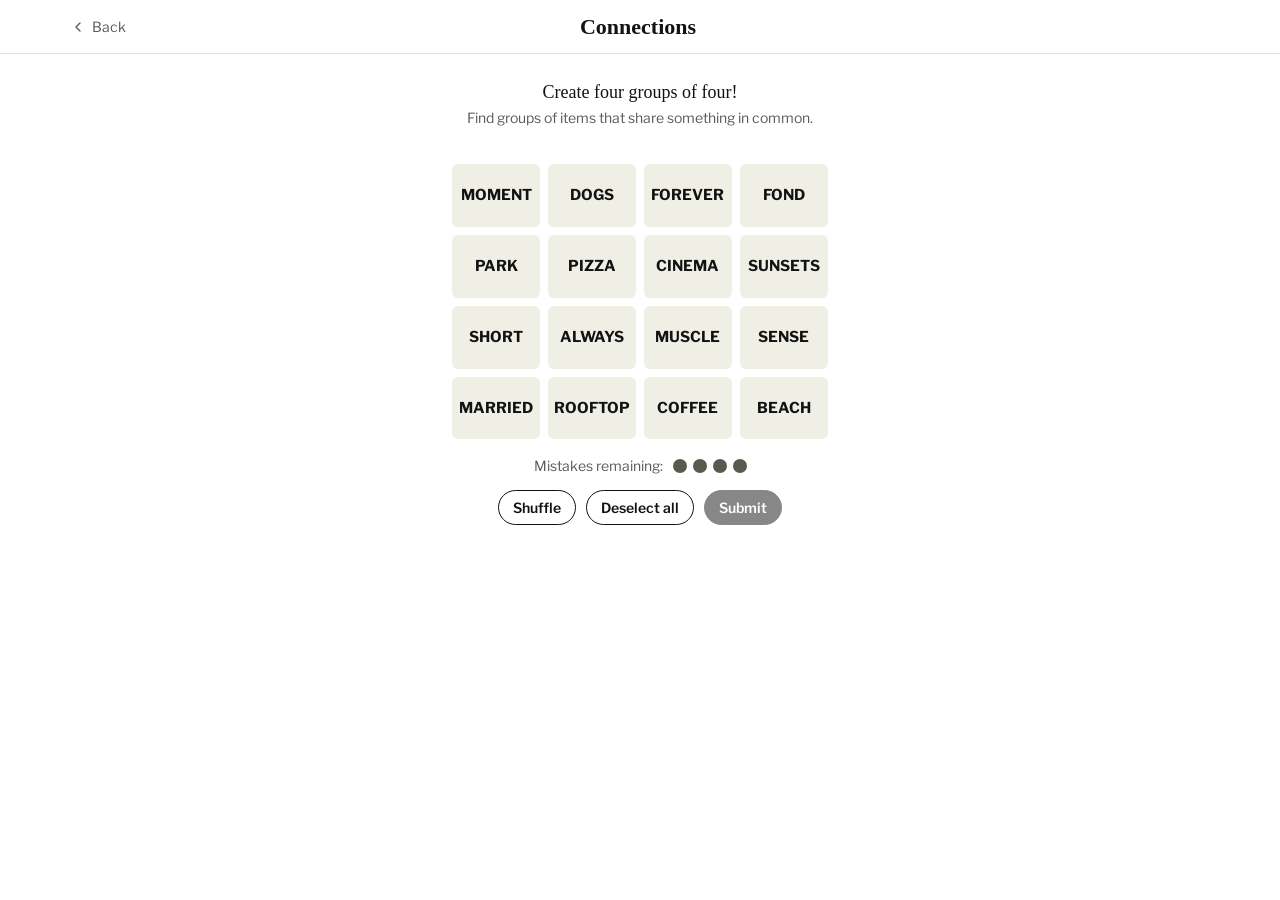
==== games/connections.html @ 3eb3b13a "Initial Maraki Games template Static-site puzzle template inspired by daily puzzle layouts: landing " ====
<!DOCTYPE html>
<html lang="en">
<head>
  <meta charset="UTF-8" />
  <meta name="viewport" content="width=device-width, initial-scale=1.0" />
  <title>Connections · Maraki Games</title>
  <link href="https://fonts.googleapis.com/css2?family=Libre+Franklin:wght@400;500;600;700&family=Karnak+Pro:wght@400;500;700&display=swap" rel="stylesheet" />
  <link rel="stylesheet" href="../css/main.css" />
</head>
<body class="game-page">
  <header class="game-header">
    <div class="game-header-inner">
      <a href="../index.html" class="back-link">
        <svg width="16" height="16" viewBox="0 0 24 24" fill="none"><path d="M15 18l-6-6 6-6" stroke="currentColor" stroke-width="2" stroke-linecap="round" stroke-linejoin="round"/></svg>
        Back
      </a>
      <h1 class="game-title">Connections</h1>
      <div style="width:80px"></div>
    </div>
  </header>

  <main class="conn-page">
    <p class="conn-intro">Create four groups of four!</p>
    <p class="conn-sub">Find groups of items that share something in common.</p>

    <div class="conn-solved" id="connSolved"></div>
    <div class="conn-board" id="connBoard"></div>

    <div class="conn-mistakes">
      Mistakes remaining:
      <span class="conn-dots" id="connDots"></span>
    </div>

    <div class="conn-actions">
      <button class="btn" id="btnShuffle">Shuffle</button>
      <button class="btn" id="btnDeselect">Deselect all</button>
      <button class="btn btn-primary" id="btnSubmit">Submit</button>
    </div>
  </main>

  <div class="modal-backdrop" id="winModal">
    <div class="modal">
      <button class="modal-close">&times;</button>
      <h2>Nice work!</h2>
      <p class="modal-body">You found them all.</p>
      <a class="btn btn-primary" href="../index.html">Back to games</a>
    </div>
  </div>

  <script src="../data/connections.js"></script>
  <script src="../js/connections.js"></script>
</body>
</html>
---- css/main.css ----
/* === Maraki Games · base styles === */

:root {
  --bg: #ffffff;
  --ink: #121212;
  --ink-soft: #5a5a5a;
  --ink-faint: #8a8a8a;
  --rule: #e2e2e2;
  --rule-strong: #121212;
  --accent: #6493c5;
  --crossword-blue: #6493c5;
  --mini-blue: #b6d4eb;
  --wordle-green: #6aaa64;
  --wordle-yellow: #c9b458;
  --bee-yellow: #f7da21;
  --conn-yellow: #f9df6d;
  --conn-green: #a0c35a;
  --conn-blue: #b0c4ef;
  --conn-purple: #ba81c5;
  --rose: #c97f8e;
  --serif: "Karnak Pro", "Karnak", Georgia, "Times New Roman", serif;
  --sans: "Libre Franklin", -apple-system, BlinkMacSystemFont, "Helvetica Neue", Arial, sans-serif;
}

* { box-sizing: border-box; }

html, body {
  margin: 0;
  padding: 0;
  background: var(--bg);
  color: var(--ink);
  font-family: var(--sans);
  -webkit-font-smoothing: antialiased;
  -moz-osx-font-smoothing: grayscale;
}

a { color: inherit; text-decoration: none; }
button { font-family: inherit; cursor: pointer; }

/* === Masthead === */
.masthead {
  border-bottom: 1px solid var(--rule);
  background: var(--bg);
  position: sticky;
  top: 0;
  z-index: 50;
}
.masthead-inner {
  max-width: 1200px;
  margin: 0 auto;
  padding: 10px 20px;
  display: flex;
  align-items: center;
  justify-content: space-between;
}
.brand {
  display: flex;
  align-items: center;
  gap: 10px;
}
.brand-mark {
  display: inline-flex;
  align-items: center;
  justify-content: center;
  width: 32px;
  height: 32px;
  background: var(--ink);
  color: #fff;
  font-family: var(--serif);
  font-weight: 700;
  font-size: 18px;
  border-radius: 2px;
}
.brand-name {
  font-family: var(--serif);
  font-weight: 700;
  font-size: 22px;
  letter-spacing: 0.2px;
}
.icon-btn {
  border: none;
  background: transparent;
  width: 36px;
  height: 36px;
  border-radius: 50%;
  display: inline-flex;
  align-items: center;
  justify-content: center;
  color: var(--ink);
  transition: background 0.15s ease;
}
.icon-btn:hover { background: #f1f1f1; }

/* === Home hero === */
.home-main {
  max-width: 1000px;
  margin: 0 auto;
  padding: 32px 20px 60px;
}
.hero {
  text-align: center;
  padding: 28px 0 36px;
  border-bottom: 1px solid var(--rule);
}
.hero-eyebrow {
  font-family: var(--sans);
  font-size: 13px;
  letter-spacing: 0.1em;
  text-transform: uppercase;
  color: var(--ink-soft);
  margin: 0 0 14px;
}
.hero-title {
  font-family: var(--serif);
  font-weight: 700;
  font-size: clamp(28px, 5vw, 44px);
  line-height: 1.1;
  margin: 0 0 16px;
}
.hero-sub {
  font-family: var(--serif);
  font-style: italic;
  color: var(--ink-soft);
  margin: 0;
  font-size: 17px;
}

/* === Games grid === */
.games-grid {
  display: grid;
  grid-template-columns: repeat(auto-fill, minmax(260px, 1fr));
  gap: 20px;
  padding: 32px 0;
}
.game-card {
  display: flex;
  flex-direction: column;
  align-items: center;
  text-align: center;
  padding: 24px 16px 22px;
  border: 1px solid var(--rule);
  border-radius: 6px;
  background: #fff;
  transition: transform 0.15s ease, box-shadow 0.15s ease, border-color 0.15s ease;
}
.game-card:hover {
  transform: translateY(-2px);
  box-shadow: 0 6px 18px rgba(0,0,0,0.06);
  border-color: #cdcdcd;
}
.game-icon {
  width: 96px;
  height: 96px;
  display: flex;
  align-items: center;
  justify-content: center;
  margin-bottom: 18px;
}
.game-meta h3 {
  font-family: var(--serif);
  font-weight: 700;
  font-size: 22px;
  margin: 0 0 6px;
}
.game-tag {
  font-family: var(--serif);
  font-style: italic;
  color: var(--ink-soft);
  font-size: 15px;
  margin: 0 0 4px;
}
.game-byline {
  font-family: var(--sans);
  font-size: 12px;
  text-transform: uppercase;
  letter-spacing: 0.08em;
  color: var(--ink-faint);
  margin: 0;
}

/* === Game icons === */
.cw-grid, .mini-grid {
  display: grid;
  gap: 2px;
  padding: 6px;
  background: var(--ink);
  border-radius: 3px;
}
.cw-grid { grid-template-columns: repeat(4, 14px); grid-auto-rows: 14px; }
.cw-grid span { background: #fff; }
.cw-grid span.filled { background: var(--ink); }

.mini-grid { grid-template-columns: repeat(5, 12px); grid-auto-rows: 12px; }
.mini-grid span { background: var(--mini-blue); }

.conn-grid {
  display: grid;
  grid-template-columns: repeat(4, 18px);
  grid-auto-rows: 18px;
  gap: 3px;
}
.conn-grid span { border-radius: 4px; }
.conn-grid .c1 { background: var(--conn-yellow); }
.conn-grid .c2 { background: var(--conn-green); }
.conn-grid .c3 { background: var(--conn-blue); }
.conn-grid .c4 { background: var(--conn-purple); }

.wordle-row {
  display: grid;
  grid-template-columns: repeat(5, 16px);
  gap: 3px;
}
.wordle-row span {
  height: 16px;
  border: 1.5px solid #d3d6da;
  border-radius: 2px;
  font-size: 10px;
  color: #fff;
  display: inline-flex;
  align-items: center;
  justify-content: center;
  font-weight: 700;
}
.wordle-row .green { background: var(--wordle-green); border-color: var(--wordle-green); }
.wordle-row .yellow { background: var(--wordle-yellow); border-color: var(--wordle-yellow); }

.hive {
  position: relative;
  width: 90px;
  height: 90px;
}
.hex {
  position: absolute;
  width: 26px;
  height: 30px;
  background: var(--bee-yellow);
  clip-path: polygon(50% 0, 100% 25%, 100% 75%, 50% 100%, 0 75%, 0 25%);
  opacity: 0.5;
}
.hex.center { left: 32px; top: 30px; opacity: 1; }
.hive .hex:nth-child(1) { left: 4px; top: 14px; }
.hive .hex:nth-child(2) { left: 32px; top: -2px; }
.hive .hex:nth-child(3) { left: 60px; top: 14px; }
.hive .hex:nth-child(5) { left: 60px; top: 46px; }
.hive .hex:nth-child(6) { left: 32px; top: 62px; }
.hive .hex:nth-child(7) { left: 4px; top: 46px; }

.heart {
  font-size: 78px;
  color: var(--rose);
  line-height: 1;
}

/* === Streak === */
.streak {
  display: flex;
  justify-content: center;
  padding-top: 8px;
}
.streak-card {
  border: 1px solid var(--rule);
  border-radius: 6px;
  padding: 18px 26px;
  text-align: center;
  background: #fafafa;
  min-width: 240px;
}
.streak-card h4 {
  margin: 0 0 4px;
  font-family: var(--sans);
  font-size: 12px;
  letter-spacing: 0.1em;
  text-transform: uppercase;
  color: var(--ink-soft);
}
.streak-num {
  font-family: var(--serif);
  font-size: 36px;
  font-weight: 700;
  margin: 4px 0;
}
.streak-sub {
  font-family: var(--serif);
  font-style: italic;
  color: var(--ink-soft);
  margin: 0;
  font-size: 14px;
}

/* === Footer === */
.site-footer {
  border-top: 1px solid var(--rule);
  padding: 22px;
  text-align: center;
  color: var(--ink-soft);
  font-size: 13px;
}

/* ============ GAME PAGE SHARED ============ */
.game-page {
  min-height: 100vh;
  display: flex;
  flex-direction: column;
  background: #fff;
}
.game-header {
  border-bottom: 1px solid var(--rule);
  background: #fff;
  position: sticky;
  top: 0;
  z-index: 50;
}
.game-header-inner {
  max-width: 1200px;
  margin: 0 auto;
  padding: 12px 20px;
  display: flex;
  align-items: center;
  justify-content: space-between;
  gap: 12px;
}
.back-link {
  display: inline-flex;
  align-items: center;
  gap: 6px;
  font-family: var(--sans);
  font-size: 14px;
  color: var(--ink-soft);
  padding: 6px 10px;
  border-radius: 4px;
}
.back-link:hover { background: #f1f1f1; color: var(--ink); }
.game-title {
  font-family: var(--serif);
  font-weight: 700;
  font-size: 22px;
  margin: 0;
}
.game-actions {
  display: flex;
  gap: 8px;
}
.btn {
  border: 1px solid var(--ink);
  background: #fff;
  color: var(--ink);
  padding: 8px 14px;
  font-family: var(--sans);
  font-weight: 600;
  font-size: 14px;
  border-radius: 999px;
  transition: background 0.15s ease, color 0.15s ease;
}
.btn:hover { background: var(--ink); color: #fff; }
.btn-primary {
  background: var(--ink);
  color: #fff;
}
.btn-primary:hover { background: #000; }
.btn-ghost { border-color: transparent; color: var(--ink-soft); }
.btn-ghost:hover { background: #f1f1f1; color: var(--ink); }

/* ============ CROSSWORD ============ */
.cw-layout {
  display: grid;
  grid-template-columns: minmax(0, 1fr) 360px;
  gap: 28px;
  max-width: 1100px;
  margin: 0 auto;
  padding: 24px 20px 80px;
  width: 100%;
}
@media (max-width: 880px) {
  .cw-layout { grid-template-columns: 1fr; }
}
.cw-board-wrap {
  display: flex;
  flex-direction: column;
  align-items: center;
}
.cw-clue-bar {
  width: 100%;
  background: var(--mini-blue);
  border-radius: 4px;
  padding: 14px 16px;
  margin-bottom: 12px;
  display: flex;
  align-items: center;
  gap: 12px;
  min-height: 56px;
}
.cw-clue-bar .clue-nav {
  border: none;
  background: transparent;
  font-size: 18px;
  color: var(--ink);
  padding: 4px 6px;
  border-radius: 4px;
}
.cw-clue-bar .clue-nav:hover { background: rgba(0,0,0,0.08); }
.cw-clue-bar .clue-text {
  font-family: var(--sans);
  font-size: 17px;
  font-weight: 500;
}

.cw-board {
  display: grid;
  background: var(--ink);
  gap: 1px;
  padding: 1px;
  border: 2px solid var(--ink);
  user-select: none;
  touch-action: manipulation;
}
.cw-cell {
  background: #fff;
  position: relative;
  aspect-ratio: 1 / 1;
  display: flex;
  align-items: flex-end;
  justify-content: center;
  font-family: var(--sans);
  font-weight: 700;
  font-size: clamp(14px, 3.4vw, 22px);
  cursor: pointer;
  color: var(--ink);
}
.cw-cell.block {
  background: var(--ink);
  cursor: default;
}
.cw-cell .cell-num {
  position: absolute;
  top: 1px;
  left: 2px;
  font-size: 10px;
  font-weight: 600;
  font-family: var(--sans);
  color: var(--ink);
}
.cw-cell .cell-letter {
  line-height: 1;
  padding-bottom: 4px;
}
.cw-cell.active { background: var(--bee-yellow); }
.cw-cell.highlight { background: var(--mini-blue); }
.cw-cell.wrong .cell-letter {
  color: #d83a3a;
  text-decoration: line-through;
}
.cw-cell.revealed .cell-letter { color: #1d61a8; }

.cw-clues {
  display: grid;
  grid-template-columns: 1fr 1fr;
  gap: 18px;
}
@media (max-width: 880px) {
  .cw-clues { grid-template-columns: 1fr; }
}
.cw-clue-list h4 {
  font-family: var(--serif);
  font-weight: 700;
  font-size: 15px;
  letter-spacing: 0.04em;
  text-transform: uppercase;
  margin: 0 0 8px;
  padding-bottom: 6px;
  border-bottom: 1px solid var(--ink);
}
.cw-clue-list ol {
  list-style: none;
  padding: 0;
  margin: 0;
  max-height: 460px;
  overflow-y: auto;
}
.cw-clue-list li {
  display: flex;
  gap: 10px;
  padding: 8px 8px;
  border-radius: 4px;
  font-family: var(--sans);
  font-size: 14px;
  cursor: pointer;
  line-height: 1.35;
}
.cw-clue-list li:hover { background: #f3f3f3; }
.cw-clue-list li.active-clue { background: var(--mini-blue); }
.cw-clue-list li.parallel-clue { background: #f0f6fb; }
.cw-clue-list .clue-num {
  font-weight: 700;
  min-width: 22px;
  text-align: right;
}

/* On-screen keyboard for mobile */
.cw-keyboard {
  display: none;
  position: fixed;
  bottom: 0;
  left: 0;
  right: 0;
  background: #f8f8f8;
  padding: 8px 4px 10px;
  border-top: 1px solid var(--rule);
  z-index: 60;
}
@media (max-width: 720px) {
  .cw-keyboard { display: block; }
  .home-main, .cw-layout { padding-bottom: 220px; }
}
.kbd-row {
  display: flex;
  justify-content: center;
  gap: 4px;
  margin: 4px 0;
}
.kbd-key {
  background: #fff;
  border: 1px solid #ccc;
  border-radius: 4px;
  font-family: var(--sans);
  font-weight: 600;
  font-size: 15px;
  padding: 12px 0;
  flex: 1;
  max-width: 36px;
  text-transform: uppercase;
}
.kbd-key.wide { max-width: 64px; }

/* ============ CONNECTIONS ============ */
.conn-page {
  max-width: 640px;
  margin: 0 auto;
  padding: 28px 20px 60px;
  text-align: center;
}
.conn-intro {
  font-family: var(--serif);
  font-size: 18px;
  color: var(--ink);
  margin: 0 0 6px;
}
.conn-sub {
  font-family: var(--sans);
  color: var(--ink-soft);
  font-size: 14px;
  margin: 0 0 24px;
}
.conn-solved {
  display: flex;
  flex-direction: column;
  gap: 8px;
  margin-bottom: 14px;
}
.conn-solved-row {
  border-radius: 6px;
  padding: 14px 12px;
  font-family: var(--sans);
  color: #1a1a1a;
}
.conn-solved-row .sr-cat {
  font-weight: 700;
  text-transform: uppercase;
  letter-spacing: 0.06em;
  font-size: 14px;
  margin-bottom: 2px;
}
.conn-solved-row .sr-words {
  font-size: 14px;
}
.conn-board {
  display: grid;
  grid-template-columns: repeat(4, 1fr);
  gap: 8px;
  margin-bottom: 18px;
}
.conn-tile {
  background: #efefe6;
  border-radius: 6px;
  aspect-ratio: 1.4 / 1;
  display: flex;
  align-items: center;
  justify-content: center;
  font-family: var(--sans);
  font-weight: 700;
  font-size: clamp(11px, 2.6vw, 15px);
  text-transform: uppercase;
  color: var(--ink);
  cursor: pointer;
  padding: 6px;
  text-align: center;
  user-select: none;
  transition: transform 0.12s ease, background 0.15s ease;
}
.conn-tile.selected {
  background: #5a594e;
  color: #fff;
}
.conn-tile.shake { animation: shake 0.5s; }
@keyframes shake {
  0%, 100% { transform: translateX(0); }
  20% { transform: translateX(-6px); }
  40% { transform: translateX(6px); }
  60% { transform: translateX(-4px); }
  80% { transform: translateX(4px); }
}
.conn-mistakes {
  font-family: var(--sans);
  font-size: 14px;
  color: var(--ink-soft);
  margin-bottom: 16px;
  display: flex;
  align-items: center;
  justify-content: center;
  gap: 10px;
}
.conn-dots { display: inline-flex; gap: 6px; }
.conn-dot {
  width: 14px;
  height: 14px;
  border-radius: 50%;
  background: #5a594e;
  display: inline-block;
}
.conn-dot.spent { opacity: 0.2; }
.conn-actions {
  display: flex;
  justify-content: center;
  gap: 10px;
  flex-wrap: wrap;
}

/* ============ WORDLE ============ */
.wordle-page {
  max-width: 500px;
  margin: 0 auto;
  padding: 20px 16px 60px;
  display: flex;
  flex-direction: column;
  align-items: center;
}
.wordle-board {
  display: grid;
  grid-template-rows: repeat(6, 1fr);
  gap: 5px;
  padding: 10px;
}
.wordle-board .w-row {
  display: grid;
  grid-template-columns: repeat(5, 1fr);
  gap: 5px;
}
.w-cell {
  width: 58px;
  height: 58px;
  border: 2px solid #d3d6da;
  display: flex;
  align-items: center;
  justify-content: center;
  font-family: var(--sans);
  font-weight: 700;
  font-size: 28px;
  text-transform: uppercase;
  color: var(--ink);
  background: #fff;
  transition: transform 0.15s ease;
}
.w-cell.filled { border-color: #878a8c; }
.w-cell.correct { background: var(--wordle-green); border-color: var(--wordle-green); color: #fff; }
.w-cell.present { background: var(--wordle-yellow); border-color: var(--wordle-yellow); color: #fff; }
.w-cell.absent { background: #787c7e; border-color: #787c7e; color: #fff; }
.w-cell.pop { transform: scale(1.05); }
.w-kbd { width: 100%; max-width: 500px; margin-top: 24px; }
.w-kbd .w-row {
  display: flex;
  gap: 6px;
  margin: 5px 0;
  justify-content: center;
}
.w-key {
  background: #d3d6da;
  border: none;
  border-radius: 4px;
  font-family: var(--sans);
  font-weight: 700;
  font-size: 13px;
  text-transform: uppercase;
  flex: 1;
  height: 58px;
  max-width: 44px;
  color: var(--ink);
}
.w-key.wide { max-width: 64px; flex: 1.5; font-size: 12px; }
.w-key.correct { background: var(--wordle-green); color: #fff; }
.w-key.present { background: var(--wordle-yellow); color: #fff; }
.w-key.absent { background: #787c7e; color: #fff; }

/* ============ SPELLING BEE ============ */
.sb-page {
  max-width: 720px;
  margin: 0 auto;
  padding: 24px 20px 60px;
  display: grid;
  grid-template-columns: 1fr 1fr;
  gap: 32px;
}
@media (max-width: 720px) {
  .sb-page { grid-template-columns: 1fr; }
}
.sb-left { display: flex; flex-direction: column; align-items: center; }
.sb-input {
  font-family: var(--sans);
  font-weight: 700;
  font-size: 28px;
  text-transform: uppercase;
  letter-spacing: 0.08em;
  min-height: 36px;
  margin-bottom: 22px;
  text-align: center;
  caret-color: var(--bee-yellow);
}
.sb-input .typed { color: var(--ink); }
.sb-input .typed.center { color: var(--bee-yellow); }
.sb-input .cursor {
  display: inline-block;
  width: 2px;
  height: 28px;
  background: var(--bee-yellow);
  vertical-align: middle;
  animation: blink 1s steps(1) infinite;
  margin: 0 2px;
}
@keyframes blink { 50% { opacity: 0; } }
.sb-hive {
  position: relative;
  width: 240px;
  height: 240px;
  margin-bottom: 20px;
}
.sb-hex {
  position: absolute;
  width: 70px;
  height: 80px;
  clip-path: polygon(50% 0, 100% 25%, 100% 75%, 50% 100%, 0 75%, 0 25%);
  background: #e6e6e6;
  display: flex;
  align-items: center;
  justify-content: center;
  font-family: var(--sans);
  font-weight: 700;
  font-size: 28px;
  text-transform: uppercase;
  cursor: pointer;
  user-select: none;
  transition: transform 0.1s ease;
}
.sb-hex.center { background: var(--bee-yellow); }
.sb-hex:active { transform: scale(0.94); }
.sb-controls { display: flex; gap: 10px; margin-bottom: 12px; }
.sb-right {
  border: 1px solid var(--rule);
  border-radius: 6px;
  padding: 16px;
  background: #fff;
}
.sb-progress {
  display: flex;
  align-items: center;
  gap: 8px;
  font-family: var(--sans);
  font-weight: 600;
  margin-bottom: 14px;
}
.sb-rank {
  font-size: 15px;
  font-weight: 700;
}
.sb-bar {
  flex: 1;
  height: 4px;
  background: #eee;
  border-radius: 2px;
  position: relative;
}
.sb-bar-fill {
  height: 100%;
  background: var(--bee-yellow);
  border-radius: 2px;
  width: 0%;
  transition: width 0.3s ease;
}
.sb-found h4 {
  font-family: var(--sans);
  font-size: 13px;
  text-transform: uppercase;
  letter-spacing: 0.08em;
  color: var(--ink-soft);
  margin: 12px 0 8px;
}
.sb-found ul {
  list-style: none;
  margin: 0;
  padding: 0;
  columns: 2;
  font-family: var(--sans);
  font-size: 14px;
}
.sb-found li {
  text-transform: capitalize;
  padding: 2px 0;
}

/* ============ LETTER PAGE ============ */
.letter-page {
  max-width: 640px;
  margin: 0 auto;
  padding: 60px 24px;
  font-family: var(--serif);
  text-align: center;
}
.letter-page h1 {
  font-size: 36px;
  margin: 0 0 24px;
}
.letter-page p {
  font-size: 18px;
  line-height: 1.7;
  color: #2a2a2a;
}
.letter-locked, .letter-open { transition: opacity 0.4s ease; }

/* ============ Toast ============ */
.toast {
  position: fixed;
  top: 80px;
  left: 50%;
  transform: translateX(-50%);
  background: var(--ink);
  color: #fff;
  font-family: var(--sans);
  font-weight: 600;
  font-size: 14px;
  padding: 10px 16px;
  border-radius: 4px;
  opacity: 0;
  pointer-events: none;
  transition: opacity 0.2s ease;
  z-index: 100;
}
.toast.show { opacity: 1; }

/* ============ Modal ============ */
.modal-backdrop {
  position: fixed;
  inset: 0;
  background: rgba(0,0,0,0.5);
  display: none;
  align-items: center;
  justify-content: center;
  z-index: 200;
  padding: 20px;
}
.modal-backdrop.open { display: flex; }
.modal {
  background: #fff;
  border-radius: 8px;
  max-width: 480px;
  width: 100%;
  padding: 32px 28px;
  text-align: center;
  position: relative;
  font-family: var(--sans);
}
.modal h2 {
  font-family: var(--serif);
  font-size: 28px;
  margin: 0 0 12px;
}
.modal p { color: var(--ink-soft); margin: 0 0 18px; line-height: 1.5; }
.modal-close {
  position: absolute;
  top: 12px;
  right: 12px;
  background: transparent;
  border: none;
  font-size: 22px;
  color: var(--ink-soft);
}
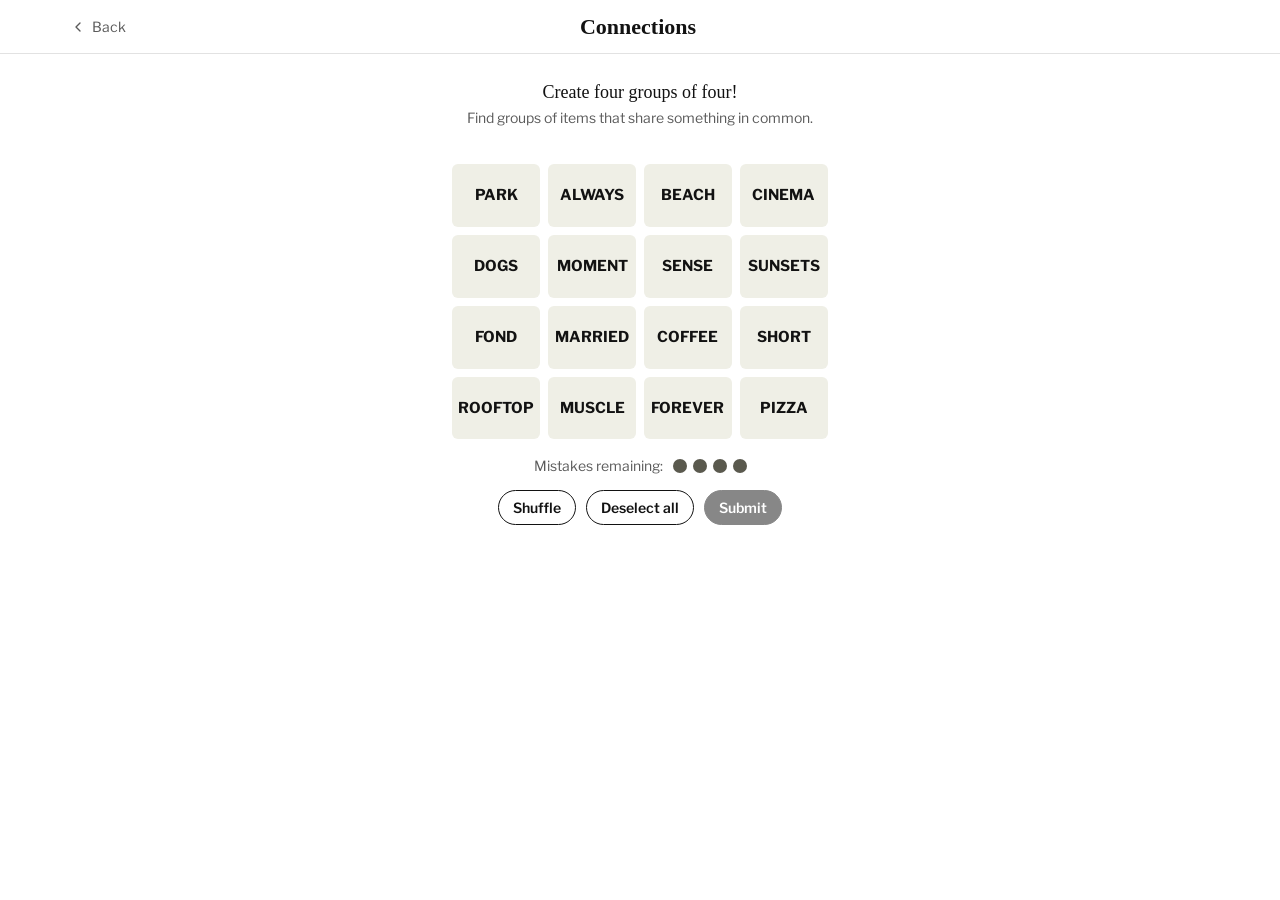
==== commit ecf2ac6a: "Rebrand to Maki, tighten mobile layout - Site brand becomes "Maki" everywhere (two-syllable play on " ====
--- a/games/connections.html
+++ b/games/connections.html
@@ -3,7 +3,7 @@
 <head>
   <meta charset="UTF-8" />
   <meta name="viewport" content="width=device-width, initial-scale=1.0" />
-  <title>Connections · Maraki Games</title>
+  <title>Connections · Maki</title>
   <link href="https://fonts.googleapis.com/css2?family=Libre+Franklin:wght@400;500;600;700&family=Karnak+Pro:wght@400;500;700&display=swap" rel="stylesheet" />
   <link rel="stylesheet" href="../css/main.css" />
 </head>
--- a/css/main.css
+++ b/css/main.css
@@ -1,4 +1,4 @@
-/* === Maraki Games · base styles === */
+/* === Maki · base styles === */
 
 :root {
   --bg: #ffffff;
@@ -833,6 +833,59 @@
 }
 .letter-locked, .letter-open { transition: opacity 0.4s ease; }
 
+/* ============ Mobile tweaks ============ */
+@media (max-width: 560px) {
+  .masthead-inner { padding: 8px 12px; }
+  .brand-name { font-size: 18px; }
+  .home-main { padding: 20px 14px 40px; }
+  .hero { padding: 18px 0 24px; }
+  .hero-title { font-size: 26px; }
+  .hero-sub { font-size: 15px; }
+  .games-grid {
+    grid-template-columns: repeat(2, 1fr);
+    gap: 12px;
+    padding: 20px 0;
+  }
+  .game-card { padding: 18px 8px 14px; }
+  .game-icon { width: 72px; height: 72px; margin-bottom: 12px; }
+  .game-meta h3 { font-size: 17px; }
+  .game-tag { font-size: 13px; }
+  .game-byline { font-size: 11px; }
+
+  .game-header-inner { padding: 10px 12px; gap: 6px; }
+  .game-title { font-size: 17px; }
+  .game-actions { gap: 4px; flex-wrap: wrap; justify-content: flex-end; }
+  .game-actions .btn { padding: 6px 10px; font-size: 12px; }
+  .back-link { padding: 4px 6px; font-size: 13px; }
+
+  .cw-layout { padding: 12px 10px 220px; gap: 16px; }
+  .cw-clue-bar { padding: 10px 12px; min-height: 48px; }
+  .cw-clue-bar .clue-text { font-size: 15px; }
+
+  .conn-page { padding: 18px 12px 60px; }
+  .conn-tile { font-size: 11px; padding: 4px; }
+  .conn-intro { font-size: 16px; }
+
+  .wordle-page { padding: 14px 8px 40px; }
+  .w-cell { width: 48px; height: 48px; font-size: 22px; }
+  .w-key { height: 48px; font-size: 12px; max-width: 36px; }
+  .w-key.wide { max-width: 52px; font-size: 11px; }
+  .w-kbd .w-row { gap: 4px; }
+
+  .sb-page { padding: 16px 12px 40px; gap: 18px; }
+  .sb-hive { transform: scale(0.85); transform-origin: center top; }
+  .sb-input { font-size: 22px; margin-bottom: 16px; }
+
+  .letter-page { padding: 36px 18px; }
+  .letter-page h1 { font-size: 26px; }
+  .letter-page p { font-size: 16px; }
+}
+
+@media (max-width: 380px) {
+  .games-grid { grid-template-columns: 1fr; }
+  .w-cell { width: 42px; height: 42px; font-size: 20px; }
+}
+
 /* ============ Toast ============ */
 .toast {
   position: fixed;
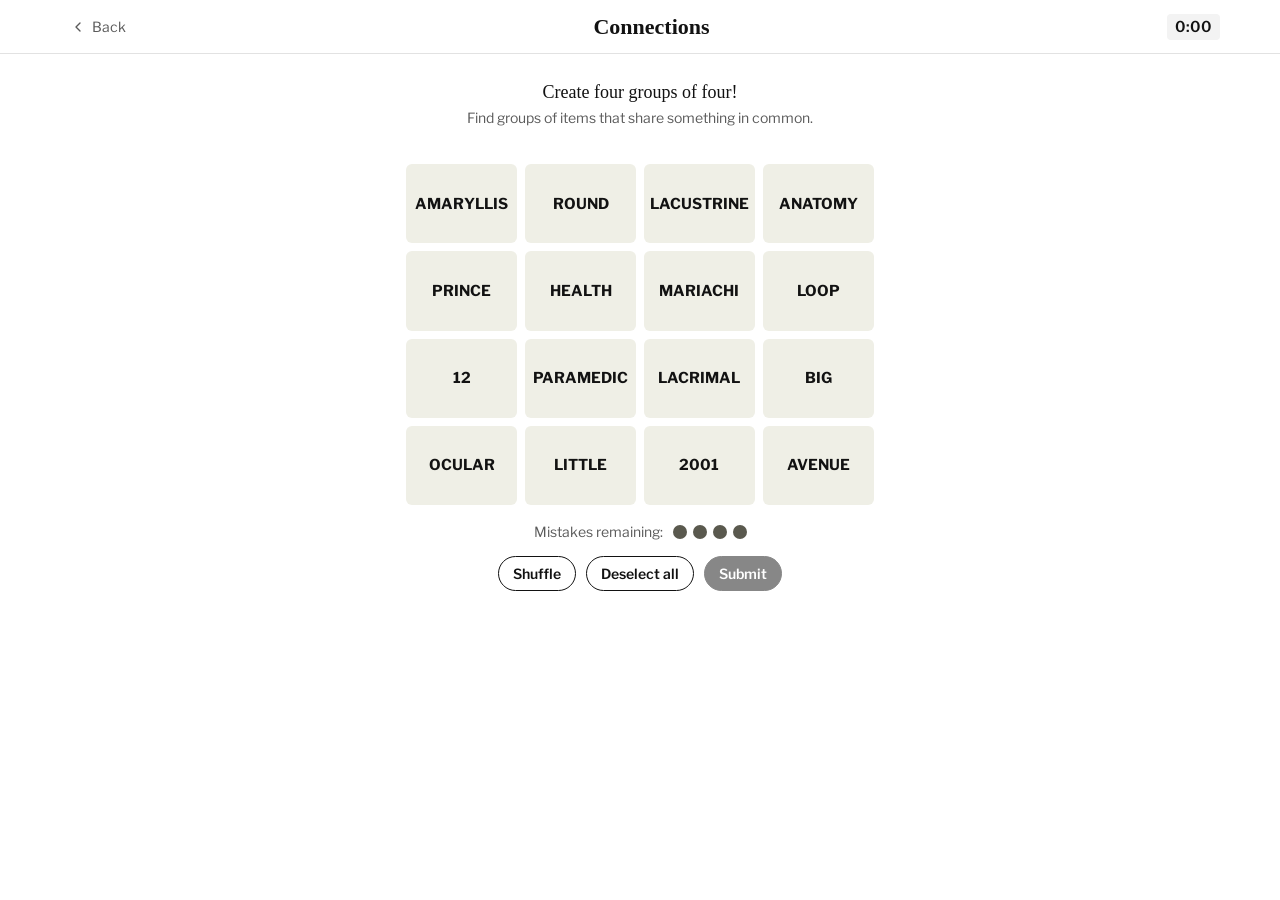
==== commit 9f4ce036: "Anniversary content + submit-only crossword + Wordle hard mode + timer - Connections: real groups (M" ====
--- a/games/connections.html
+++ b/games/connections.html
@@ -2,7 +2,9 @@
 <html lang="en">
 <head>
   <meta charset="UTF-8" />
-  <meta name="viewport" content="width=device-width, initial-scale=1.0" />
+  <meta name="viewport" content="width=device-width, initial-scale=1.0, viewport-fit=cover, user-scalable=no" />
+  <meta name="theme-color" content="#ffffff" />
+  <meta name="apple-mobile-web-app-capable" content="yes" />
   <title>Connections · Maki</title>
   <link href="https://fonts.googleapis.com/css2?family=Libre+Franklin:wght@400;500;600;700&family=Karnak+Pro:wght@400;500;700&display=swap" rel="stylesheet" />
   <link rel="stylesheet" href="../css/main.css" />
@@ -15,7 +17,9 @@
         Back
       </a>
       <h1 class="game-title">Connections</h1>
-      <div style="width:80px"></div>
+      <div class="game-actions">
+        <span class="game-timer" id="gameTimer">0:00</span>
+      </div>
     </div>
   </header>
 
@@ -47,7 +51,9 @@
     </div>
   </div>
 
+  <script>window.GAME_TIMER_KEY = 'connections';</script>
   <script src="../data/connections.js"></script>
+  <script src="../js/timer.js"></script>
   <script src="../js/connections.js"></script>
 </body>
 </html>
--- a/css/main.css
+++ b/css/main.css
@@ -1,4 +1,17 @@
 /* === Maki · base styles === */
+
+/* Prevent iOS tap-flash, scroll bounce in game pages */
+html { -webkit-text-size-adjust: 100%; }
+body.game-page {
+  overscroll-behavior-y: contain;
+  -webkit-tap-highlight-color: transparent;
+}
+button, .conn-tile, .sb-hex, .w-key, .kbd-key, .cw-cell {
+  -webkit-tap-highlight-color: transparent;
+  touch-action: manipulation;
+  user-select: none;
+  -webkit-user-select: none;
+}
 
 :root {
   --bg: #ffffff;
@@ -886,6 +899,70 @@
   .w-cell { width: 42px; height: 42px; font-size: 20px; }
 }
 
+/* ============ Game timer + hard-mode toggle ============ */
+.game-timer {
+  display: inline-flex;
+  align-items: center;
+  font-family: var(--sans);
+  font-variant-numeric: tabular-nums;
+  font-weight: 600;
+  font-size: 15px;
+  color: var(--ink);
+  padding: 4px 8px;
+  border-radius: 4px;
+  background: #f3f3f3;
+  min-width: 48px;
+  justify-content: center;
+}
+.game-timer.paused {
+  color: var(--ink-faint);
+  background: #f8f8f8;
+}
+.hard-toggle {
+  display: inline-flex;
+  align-items: center;
+  gap: 6px;
+  cursor: pointer;
+  user-select: none;
+  font-family: var(--sans);
+  font-size: 13px;
+  font-weight: 600;
+  color: var(--ink-soft);
+  padding: 4px 8px;
+  border-radius: 4px;
+}
+.hard-toggle input { accent-color: var(--ink); width: 16px; height: 16px; }
+.hard-toggle:has(input:checked) { color: var(--ink); }
+
+/* Wordle shake row */
+.wordle-board .w-row.shake {
+  animation: w-shake 0.45s ease-in-out;
+}
+@keyframes w-shake {
+  0%, 100% { transform: translateX(0); }
+  20% { transform: translateX(-6px); }
+  40% { transform: translateX(6px); }
+  60% { transform: translateX(-4px); }
+  80% { transform: translateX(4px); }
+}
+
+/* Tap target sizing minimum for accessibility */
+@media (pointer: coarse) {
+  .btn { min-height: 40px; }
+  .icon-btn { min-width: 40px; min-height: 40px; }
+  .clue-nav { min-width: 36px; min-height: 36px; }
+  .cw-clue-list li { padding: 10px 8px; }
+  .conn-tile { min-height: 56px; }
+}
+
+/* Crossword: clamp grid cell letter size to grid width for huge boards */
+.cw-cell .cell-letter {
+  font-size: clamp(10px, 3vw, 22px);
+}
+.cw-cell .cell-num {
+  font-size: clamp(7px, 1.4vw, 10px);
+}
+
 /* ============ Toast ============ */
 .toast {
   position: fixed;
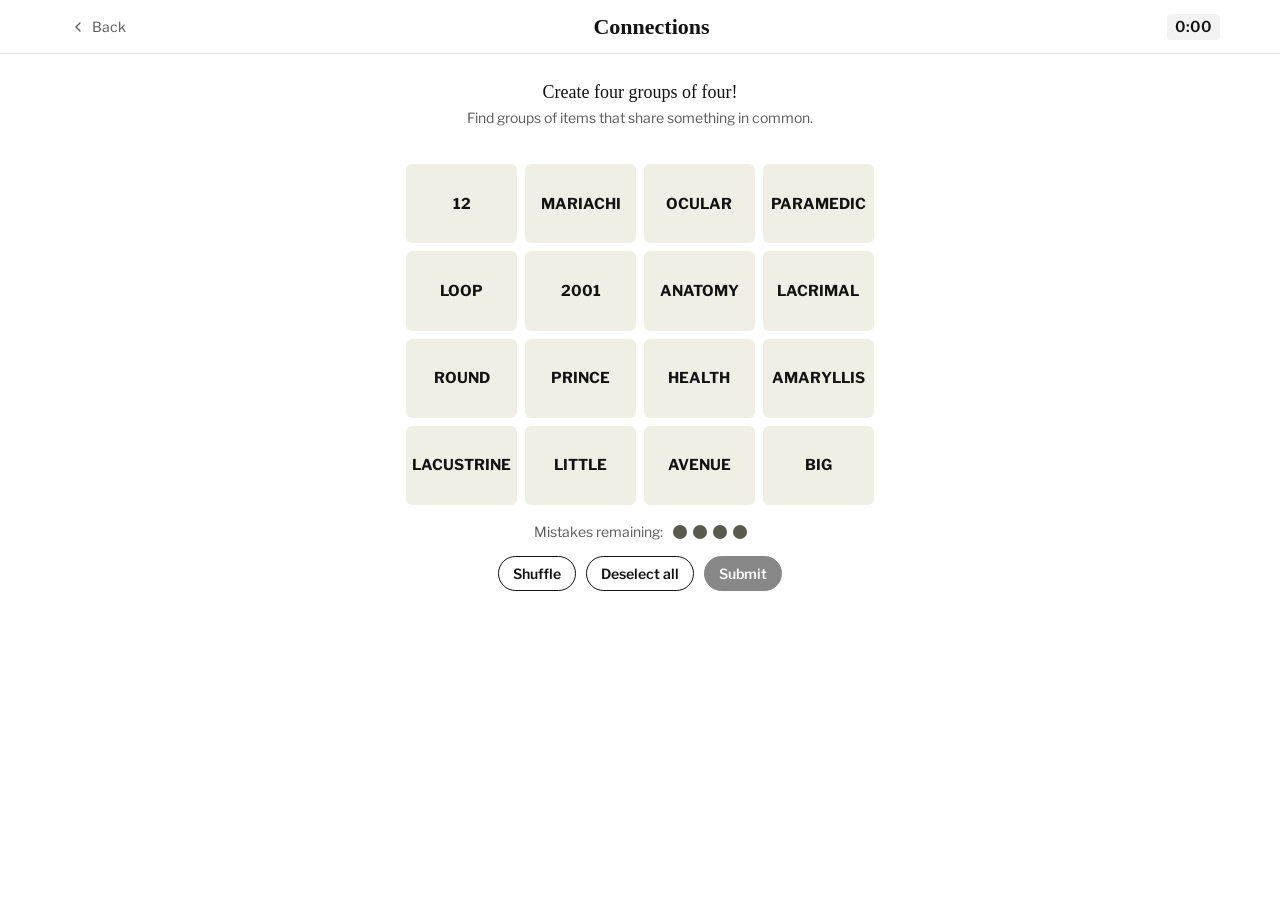
==== commit 29f3851d: "Reframe site as a one-time gift, gate letter behind completion Homepage: - Replace "today's puzzles"" ====
--- a/games/connections.html
+++ b/games/connections.html
@@ -53,6 +53,7 @@
 
   <script>window.GAME_TIMER_KEY = 'connections';</script>
   <script src="../data/connections.js"></script>
+  <script src="../js/progress.js"></script>
   <script src="../js/timer.js"></script>
   <script src="../js/connections.js"></script>
 </body>
--- a/css/main.css
+++ b/css/main.css
@@ -1,11 +1,23 @@
 /* === Maki · base styles === */
 
 /* Prevent iOS tap-flash, scroll bounce in game pages */
-html { -webkit-text-size-adjust: 100%; }
+html { -webkit-text-size-adjust: 100%; scroll-behavior: smooth; }
 body.game-page {
   overscroll-behavior-y: contain;
   -webkit-tap-highlight-color: transparent;
 }
+
+/* Subtle scrollbars on long lists — opt-in via .scroll-soft */
+.scroll-soft { scrollbar-width: thin; scrollbar-color: #c9c9c9 transparent; }
+.scroll-soft::-webkit-scrollbar { width: 8px; height: 8px; }
+.scroll-soft::-webkit-scrollbar-track { background: transparent; }
+.scroll-soft::-webkit-scrollbar-thumb {
+  background: #d6d6d6;
+  border-radius: 8px;
+  border: 2px solid transparent;
+  background-clip: content-box;
+}
+.scroll-soft::-webkit-scrollbar-thumb:hover { background: #b5b5b5; background-clip: content-box; }
 button, .conn-tile, .sb-hex, .w-key, .kbd-key, .cw-cell {
   -webkit-tap-highlight-color: transparent;
   touch-action: manipulation;
@@ -264,40 +276,142 @@
   line-height: 1;
 }
 
-/* === Streak === */
-.streak {
+/* === Progress card === */
+.progress {
   display: flex;
   justify-content: center;
   padding-top: 8px;
 }
-.streak-card {
+.progress-card {
   border: 1px solid var(--rule);
   border-radius: 6px;
   padding: 18px 26px;
   text-align: center;
   background: #fafafa;
-  min-width: 240px;
-}
-.streak-card h4 {
-  margin: 0 0 4px;
+  min-width: 280px;
+  max-width: 420px;
+}
+.progress-card h4 {
+  margin: 0 0 6px;
   font-family: var(--sans);
   font-size: 12px;
   letter-spacing: 0.1em;
   text-transform: uppercase;
   color: var(--ink-soft);
 }
-.streak-num {
-  font-family: var(--serif);
-  font-size: 36px;
-  font-weight: 700;
-  margin: 4px 0;
-}
-.streak-sub {
+.progress-num {
+  font-family: var(--serif);
+  font-size: 30px;
+  font-weight: 700;
+  margin: 4px 0 10px;
+}
+.progress-bar {
+  height: 6px;
+  background: #ececec;
+  border-radius: 999px;
+  overflow: hidden;
+  margin-bottom: 10px;
+}
+.progress-bar-fill {
+  height: 100%;
+  width: 0;
+  background: linear-gradient(90deg, #c4a96a, #b08246);
+  transition: width 0.5s ease;
+}
+.progress-sub {
   font-family: var(--serif);
   font-style: italic;
   color: var(--ink-soft);
   margin: 0;
   font-size: 14px;
+}
+
+/* === Centered masthead (no more dead menu/account buttons) === */
+.masthead-inner--center { justify-content: center; }
+
+/* === Card path states === */
+.game-card { position: relative; }
+.game-step {
+  position: absolute;
+  top: 10px;
+  left: 10px;
+  width: 24px;
+  height: 24px;
+  border-radius: 50%;
+  border: 1px solid var(--rule);
+  background: #fff;
+  display: flex;
+  align-items: center;
+  justify-content: center;
+  font-family: var(--sans);
+  font-weight: 700;
+  font-size: 12px;
+  color: var(--ink-soft);
+}
+.game-status {
+  position: absolute;
+  top: 10px;
+  right: 10px;
+  width: 22px;
+  height: 22px;
+  display: flex;
+  align-items: center;
+  justify-content: center;
+  font-size: 14px;
+  color: var(--ink-faint);
+}
+.game-card.done .game-step {
+  background: #cbb56b;
+  color: #fff;
+  border-color: #cbb56b;
+}
+.game-card.done .game-status::before {
+  content: "✓";
+  color: #b08246;
+  font-weight: 700;
+}
+.game-card.done { background: #fbf7ec; }
+.game-card.next {
+  border-color: #b08246;
+  box-shadow: 0 0 0 2px rgba(176, 130, 70, 0.18);
+}
+.game-card.next .game-step {
+  background: #b08246;
+  color: #fff;
+  border-color: #b08246;
+}
+.game-card.next .game-status::before {
+  content: "Next";
+  font-family: var(--sans);
+  font-size: 11px;
+  letter-spacing: 0.06em;
+  text-transform: uppercase;
+  color: #b08246;
+  font-weight: 600;
+}
+.game-card.locked {
+  opacity: 0.62;
+  cursor: not-allowed;
+  background: #f7f5f0;
+}
+.game-card.locked .game-status::before {
+  content: "🔒";
+  font-size: 14px;
+}
+.game-card.locked:hover {
+  transform: none;
+  box-shadow: none;
+  border-color: var(--rule);
+}
+.game-card.love.unlocked {
+  border-color: #c98a8a;
+  background: #fff7f6;
+  box-shadow: 0 0 0 2px rgba(201, 138, 138, 0.22);
+}
+.game-card.love.unlocked .game-status::before {
+  content: "♡";
+  color: #c98a8a;
+  font-size: 16px;
 }
 
 /* === Footer === */
@@ -488,6 +602,22 @@
   margin: 0;
   max-height: 460px;
   overflow-y: auto;
+  scroll-behavior: smooth;
+  -webkit-overflow-scrolling: touch;
+  scrollbar-width: thin;
+  scrollbar-color: #c9c9c9 transparent;
+}
+.cw-clue-list ol::-webkit-scrollbar { width: 8px; }
+.cw-clue-list ol::-webkit-scrollbar-track { background: transparent; }
+.cw-clue-list ol::-webkit-scrollbar-thumb {
+  background: #d6d6d6;
+  border-radius: 8px;
+  border: 2px solid transparent;
+  background-clip: content-box;
+}
+.cw-clue-list ol::-webkit-scrollbar-thumb:hover {
+  background: #b5b5b5;
+  background-clip: content-box;
 }
 .cw-clue-list li {
   display: flex;
@@ -506,6 +636,67 @@
   font-weight: 700;
   min-width: 22px;
   text-align: right;
+}
+
+/* Magnified strip of the current word — pinned above the keyboard so
+   players can see what they're typing without staring at the tiny grid. */
+.cw-word-preview {
+  display: none;
+  position: fixed;
+  left: 0;
+  right: 0;
+  bottom: 168px;
+  z-index: 61;
+  padding: 8px 12px;
+  background: linear-gradient(180deg, rgba(255,255,255,0) 0%, #ffffff 35%);
+  pointer-events: none;
+}
+.cw-word-preview.visible { display: flex; }
+.cw-word-preview {
+  align-items: center;
+  justify-content: center;
+  gap: 4px;
+  overflow-x: auto;
+  -webkit-overflow-scrolling: touch;
+  scrollbar-width: none;
+}
+.cw-word-preview::-webkit-scrollbar { display: none; }
+.cw-word-preview .wp-label {
+  font-family: var(--sans);
+  font-weight: 700;
+  font-size: 13px;
+  color: var(--ink-soft);
+  padding: 0 8px 0 2px;
+  flex-shrink: 0;
+}
+.cw-word-preview .wp-box {
+  width: 34px;
+  height: 40px;
+  display: inline-flex;
+  align-items: center;
+  justify-content: center;
+  background: #fff;
+  border: 1.5px solid #d6d6d6;
+  border-radius: 4px;
+  font-family: var(--sans);
+  font-weight: 700;
+  font-size: 22px;
+  color: var(--ink);
+  flex-shrink: 0;
+  pointer-events: auto;
+  cursor: pointer;
+  box-shadow: 0 1px 2px rgba(0,0,0,0.04);
+  transition: transform 0.12s ease, border-color 0.12s ease, background 0.12s ease;
+}
+.cw-word-preview .wp-box.active {
+  background: var(--bee-yellow);
+  border-color: #d8b900;
+  transform: translateY(-1px);
+}
+.cw-word-preview .wp-box.wrong {
+  color: #d83a3a;
+  text-decoration: line-through;
+  border-color: #f1c0c0;
 }
 
 /* On-screen keyboard for mobile */
@@ -523,6 +714,11 @@
 @media (max-width: 720px) {
   .cw-keyboard { display: block; }
   .home-main, .cw-layout { padding-bottom: 220px; }
+  .cw-word-preview { bottom: 168px; }
+}
+@media (min-width: 721px) {
+  /* Desktop users have a large readable grid — no magnified strip needed. */
+  .cw-word-preview, .cw-word-preview.visible { display: none; }
 }
 .kbd-row {
   display: flex;
@@ -621,6 +817,31 @@
   60% { transform: translateX(-4px); }
   80% { transform: translateX(4px); }
 }
+/* Smooth "snap together" when a group is correct. */
+.conn-tile.bounce { animation: conn-bounce 0.5s ease; }
+@keyframes conn-bounce {
+  0% { transform: translateY(0) scale(1); }
+  35% { transform: translateY(-8px) scale(1.05); }
+  70% { transform: translateY(0) scale(1); }
+  100% { transform: translateY(0) scale(1); }
+}
+.conn-tile.lock-in {
+  background: var(--conn-solved-bg, #efe49a) !important;
+  color: #1a1a1a !important;
+  animation: conn-lockin 0.45s ease forwards;
+}
+@keyframes conn-lockin {
+  0% { transform: scale(1); opacity: 1; }
+  50% { transform: scale(1.04); opacity: 1; }
+  100% { transform: scale(0.96); opacity: 0; }
+}
+.conn-solved-row {
+  animation: conn-row-in 0.45s ease;
+}
+@keyframes conn-row-in {
+  from { opacity: 0; transform: translateY(-8px) scale(0.98); }
+  to   { opacity: 1; transform: translateY(0) scale(1); }
+}
 .conn-mistakes {
   font-family: var(--sans);
   font-size: 14px;
@@ -680,13 +901,36 @@
   text-transform: uppercase;
   color: var(--ink);
   background: #fff;
-  transition: transform 0.15s ease;
+  /* Cross-fade for color/border during the flip — slow enough to feel smooth. */
+  transition:
+    background-color 0.34s ease,
+    border-color 0.34s ease,
+    color 0.34s ease;
 }
 .w-cell.filled { border-color: #878a8c; }
 .w-cell.correct { background: var(--wordle-green); border-color: var(--wordle-green); color: #fff; }
 .w-cell.present { background: var(--wordle-yellow); border-color: var(--wordle-yellow); color: #fff; }
 .w-cell.absent { background: #787c7e; border-color: #787c7e; color: #fff; }
-.w-cell.pop { transform: scale(1.05); }
+.w-cell.pop {
+  animation: w-pop 0.12s ease-out;
+}
+@keyframes w-pop {
+  0% { transform: scale(1); }
+  50% { transform: scale(1.08); }
+  100% { transform: scale(1); }
+}
+/* Sequential flip-reveal: the tile flips on its X axis; color is applied
+   at the midpoint of the flip (mid-cell so the back face shows the result),
+   and stagger comes from the JS setTimeout per tile. */
+.w-cell.reveal {
+  animation: w-flip 0.56s cubic-bezier(0.4, 0, 0.2, 1) both;
+  backface-visibility: hidden;
+}
+@keyframes w-flip {
+  0% { transform: rotateX(0deg); }
+  50% { transform: rotateX(-90deg); }
+  100% { transform: rotateX(0deg); }
+}
 .w-kbd { width: 100%; max-width: 500px; margin-top: 24px; }
 .w-kbd .w-row {
   display: flex;
@@ -845,6 +1089,37 @@
   color: #2a2a2a;
 }
 .letter-locked, .letter-open { transition: opacity 0.4s ease; }
+.letter-locked {
+  max-width: 560px;
+  margin: 0 auto;
+  padding: 60px 24px;
+  display: flex;
+  justify-content: center;
+}
+.letter-locked-card {
+  border: 1px solid var(--rule);
+  border-radius: 10px;
+  padding: 36px 28px;
+  text-align: center;
+  background: #fbf9f4;
+  font-family: var(--serif);
+}
+.letter-lock-icon {
+  font-size: 36px;
+  margin-bottom: 12px;
+}
+.letter-locked-card h2 {
+  font-family: var(--serif);
+  font-weight: 700;
+  font-size: 26px;
+  margin: 0 0 8px;
+}
+.letter-locked-card p {
+  color: var(--ink-soft);
+  font-style: italic;
+  margin: 0 0 22px;
+  line-height: 1.6;
+}
 
 /* ============ Mobile tweaks ============ */
 @media (max-width: 560px) {
@@ -1020,3 +1295,392 @@
   font-size: 22px;
   color: var(--ink-soft);
 }
+.modal-actions {
+  display: flex;
+  justify-content: center;
+  gap: 10px;
+  flex-wrap: wrap;
+}
+
+/* ============ MINI · Level Picker ============ */
+.mini-hub {
+  max-width: 720px;
+  margin: 0 auto;
+  padding: 32px 20px 80px;
+}
+.mini-hub-intro { text-align: center; margin-bottom: 28px; }
+.mini-hub-intro h2 {
+  font-family: var(--serif);
+  font-weight: 700;
+  font-size: clamp(26px, 4vw, 36px);
+  margin: 0 0 8px;
+}
+.mini-hub-sub {
+  font-family: var(--serif);
+  font-style: italic;
+  color: var(--ink-soft);
+  margin: 0;
+}
+.mini-hub-grid { display: grid; gap: 14px; }
+.mini-level-card {
+  display: flex;
+  align-items: center;
+  gap: 18px;
+  padding: 18px 20px;
+  border: 1px solid var(--rule);
+  border-radius: 8px;
+  background: #fff;
+  font-family: var(--sans);
+  text-align: left;
+  color: inherit;
+  cursor: pointer;
+  transition: transform 0.15s ease, box-shadow 0.15s ease, border-color 0.15s ease;
+}
+.mini-level-card:hover:not(.locked) {
+  transform: translateY(-2px);
+  box-shadow: 0 8px 22px rgba(0,0,0,0.06);
+  border-color: var(--ink);
+}
+.mini-level-card.locked {
+  opacity: 0.55;
+  cursor: not-allowed;
+  background: #fafafa;
+}
+.mini-level-card.solved { border-color: var(--wordle-green); background: #f4fbf3; }
+.mlc-rank {
+  font-family: var(--serif);
+  font-weight: 700;
+  font-size: 36px;
+  width: 56px;
+  height: 56px;
+  border-radius: 50%;
+  display: inline-flex;
+  align-items: center;
+  justify-content: center;
+  background: var(--ink);
+  color: #fff;
+  flex-shrink: 0;
+}
+.mini-level-card.solved .mlc-rank { background: var(--wordle-green); }
+.mini-level-card.locked .mlc-rank { background: #c9c9c9; }
+.mlc-body { flex: 1; min-width: 0; }
+.mlc-body h3 {
+  font-family: var(--serif);
+  font-weight: 700;
+  font-size: 20px;
+  margin: 0 0 2px;
+}
+.mlc-diff {
+  font-family: var(--sans);
+  font-size: 12px;
+  letter-spacing: 0.08em;
+  text-transform: uppercase;
+  color: var(--ink-soft);
+  margin: 0 0 4px;
+}
+.mlc-blurb {
+  font-family: var(--serif);
+  font-style: italic;
+  font-size: 14px;
+  color: var(--ink-soft);
+  margin: 0 0 8px;
+}
+.mlc-meta {
+  display: flex;
+  gap: 12px;
+  align-items: center;
+  font-size: 12px;
+}
+.mlc-tag {
+  font-weight: 700;
+  font-size: 11px;
+  letter-spacing: 0.06em;
+  text-transform: uppercase;
+  padding: 3px 8px;
+  border-radius: 999px;
+}
+.mlc-tag.open { background: #eef3fb; color: #2c5d9b; }
+.mlc-tag.solved { background: #e5f3e4; color: #1f6b1a; }
+.mlc-tag.locked { background: #efefef; color: #777; }
+.mlc-best { color: var(--ink-soft); font-variant-numeric: tabular-nums; }
+.mlc-arrow {
+  font-family: var(--serif);
+  font-size: 24px;
+  color: var(--ink-soft);
+}
+.mini-hub-footer { text-align: center; margin-top: 28px; }
+
+.mini-game-bar {
+  max-width: 1100px;
+  margin: 0 auto;
+  padding: 12px 20px 0;
+  display: flex;
+  justify-content: space-between;
+  align-items: center;
+  gap: 12px;
+}
+.mini-level-pill {
+  font-family: var(--sans);
+  font-weight: 700;
+  font-size: 13px;
+  letter-spacing: 0.08em;
+  text-transform: uppercase;
+  background: #f3f3f3;
+  padding: 6px 14px;
+  border-radius: 999px;
+  color: var(--ink);
+}
+
+/* ============ STRANDS ============ */
+.str-page {
+  max-width: 720px;
+  margin: 0 auto;
+  padding: 24px 20px 60px;
+  display: flex;
+  flex-direction: column;
+  align-items: center;
+  gap: 24px;
+}
+.str-intro { text-align: center; }
+.str-eyebrow {
+  font-family: var(--sans);
+  font-size: 12px;
+  letter-spacing: 0.1em;
+  text-transform: uppercase;
+  color: var(--ink-soft);
+  margin: 0 0 6px;
+}
+.str-theme {
+  font-family: var(--serif);
+  font-weight: 700;
+  font-size: clamp(26px, 4vw, 36px);
+  margin: 0 0 6px;
+}
+.str-blurb {
+  font-family: var(--serif);
+  font-style: italic;
+  color: var(--ink-soft);
+  margin: 0;
+}
+.str-stage {
+  display: flex;
+  flex-direction: column;
+  align-items: center;
+  gap: 18px;
+  width: 100%;
+  max-width: 420px;
+}
+.str-current {
+  font-family: var(--sans);
+  font-weight: 700;
+  font-size: 22px;
+  letter-spacing: 0.18em;
+  text-transform: uppercase;
+  min-height: 32px;
+  color: var(--ink);
+  text-align: center;
+}
+.str-board-wrap {
+  position: relative;
+  width: 100%;
+  user-select: none;
+  -webkit-user-select: none;
+  touch-action: none;
+}
+.str-board {
+  display: grid;
+  grid-template-columns: repeat(6, 1fr);
+  gap: 6px;
+  width: 100%;
+  min-height: 360px; /* fallback if aspect-ratio on cells fails */
+}
+.str-cell {
+  background: #f1efe7;
+  border-radius: 50%;
+  aspect-ratio: 1 / 1;
+  min-width: 0;
+  min-height: 38px;
+  display: flex;
+  align-items: center;
+  justify-content: center;
+  font-family: var(--sans);
+  font-weight: 700;
+  font-size: clamp(16px, 4vw, 22px);
+  color: var(--ink);
+  position: relative;
+  cursor: pointer;
+  transition: background 0.12s ease, color 0.12s ease, transform 0.12s ease;
+}
+.str-letter { pointer-events: none; line-height: 1; }
+.str-cell:hover { background: #e9e5d8; }
+.str-cell.selected {
+  background: #d2e3f6;
+  color: #15406d;
+}
+.str-cell.selected-head {
+  background: #6493c5;
+  color: #fff;
+  transform: scale(1.04);
+}
+.str-cell.found-theme {
+  background: #cfe7f0;
+  color: #14506c;
+}
+.str-cell.found-spangram {
+  background: #ffd56b;
+  color: #5a3e00;
+}
+.str-cell.hint-start::before {
+  content: "";
+  position: absolute;
+  inset: -4px;
+  border: 3px solid #6493c5;
+  border-radius: 50%;
+  animation: hint-pulse 1.6s ease-in-out infinite;
+}
+@keyframes hint-pulse {
+  0%, 100% { opacity: 0.4; transform: scale(1); }
+  50% { opacity: 1; transform: scale(1.05); }
+}
+.str-cell.flash-bonus { background: #d4eedb !important; }
+.str-cell.flash-miss { background: #f6d6d6 !important; }
+.str-cell.flash-short { background: #f3eccd !important; }
+.str-cell.flash-already { background: #e9e2f3 !important; }
+
+.str-lines {
+  position: absolute;
+  inset: 0;
+  width: 100%;
+  height: 100%;
+  pointer-events: none;
+  overflow: visible;
+}
+.str-select-line {
+  fill: none;
+  stroke: #6493c5;
+  stroke-width: 14;
+  stroke-linejoin: round;
+  stroke-linecap: round;
+  opacity: 0.4;
+}
+.str-found-line {
+  fill: none;
+  stroke: #6493c5;
+  stroke-width: 14;
+  stroke-linejoin: round;
+  stroke-linecap: round;
+  opacity: 0.55;
+}
+.str-found-line.spangram {
+  stroke: #f7c948;
+  opacity: 0.75;
+}
+
+.str-meter {
+  width: 100%;
+  max-width: 380px;
+  display: flex;
+  flex-direction: column;
+  gap: 6px;
+}
+.str-meter-label {
+  font-family: var(--sans);
+  font-size: 13px;
+  font-weight: 600;
+  color: var(--ink-soft);
+  text-align: center;
+}
+.str-hint-bar {
+  position: relative;
+  height: 28px;
+  background: #f1efe7;
+  border-radius: 999px;
+  overflow: hidden;
+  display: flex;
+  align-items: center;
+  padding-right: 4px;
+}
+.str-hint-fill {
+  position: absolute;
+  inset: 0 auto 0 0;
+  width: 0%;
+  background: linear-gradient(90deg, #cfe7f0, #6493c5);
+  transition: width 0.35s cubic-bezier(0.4, 0, 0.2, 1);
+}
+.str-hint-pill {
+  position: relative;
+  font-family: var(--sans);
+  font-weight: 700;
+  font-size: 12px;
+  letter-spacing: 0.08em;
+  text-transform: uppercase;
+  background: #fff;
+  border: 1.5px solid var(--ink);
+  border-radius: 999px;
+  padding: 4px 12px;
+  margin-left: auto;
+  cursor: pointer;
+  transition: background 0.15s ease, color 0.15s ease;
+  z-index: 1;
+}
+.str-hint-pill.ready { background: var(--ink); color: #fff; }
+.str-hint-pill.dim { opacity: 0.55; cursor: default; }
+.str-meter-sub {
+  font-family: var(--serif);
+  font-style: italic;
+  font-size: 13px;
+  color: var(--ink-soft);
+  margin: 0;
+  text-align: center;
+}
+
+.str-found-list {
+  list-style: none;
+  padding: 0;
+  margin: 0;
+  width: 100%;
+  display: flex;
+  flex-wrap: wrap;
+  gap: 6px 10px;
+  justify-content: center;
+}
+.found-row {
+  font-family: var(--sans);
+  font-weight: 700;
+  font-size: 13px;
+  letter-spacing: 0.06em;
+  background: #cfe7f0;
+  color: #14506c;
+  padding: 5px 12px;
+  border-radius: 999px;
+}
+.found-row.spangram {
+  background: #ffd56b;
+  color: #5a3e00;
+}
+
+.toast-theme { background: #14506c; }
+.toast-bonus { background: #1a6b3c; }
+.toast-miss { background: #883a3a; }
+
+/* Strands tile on home */
+.icon-strands { width: 96px; height: 64px; }
+.str-mini {
+  display: grid;
+  grid-template-columns: repeat(6, 8px);
+  grid-auto-rows: 8px;
+  gap: 3px;
+}
+.str-mini span {
+  background: #efefe6;
+  border-radius: 50%;
+}
+.str-mini .str-mini-a { background: #ffd56b; }
+.str-mini .str-mini-b { background: #6493c5; }
+.str-mini .str-mini-c { background: #cfe7f0; }
+
+@media (max-width: 560px) {
+  .str-page { padding: 14px 12px 40px; }
+  .str-board { gap: 4px; }
+  .str-cell { font-size: 17px; }
+}
